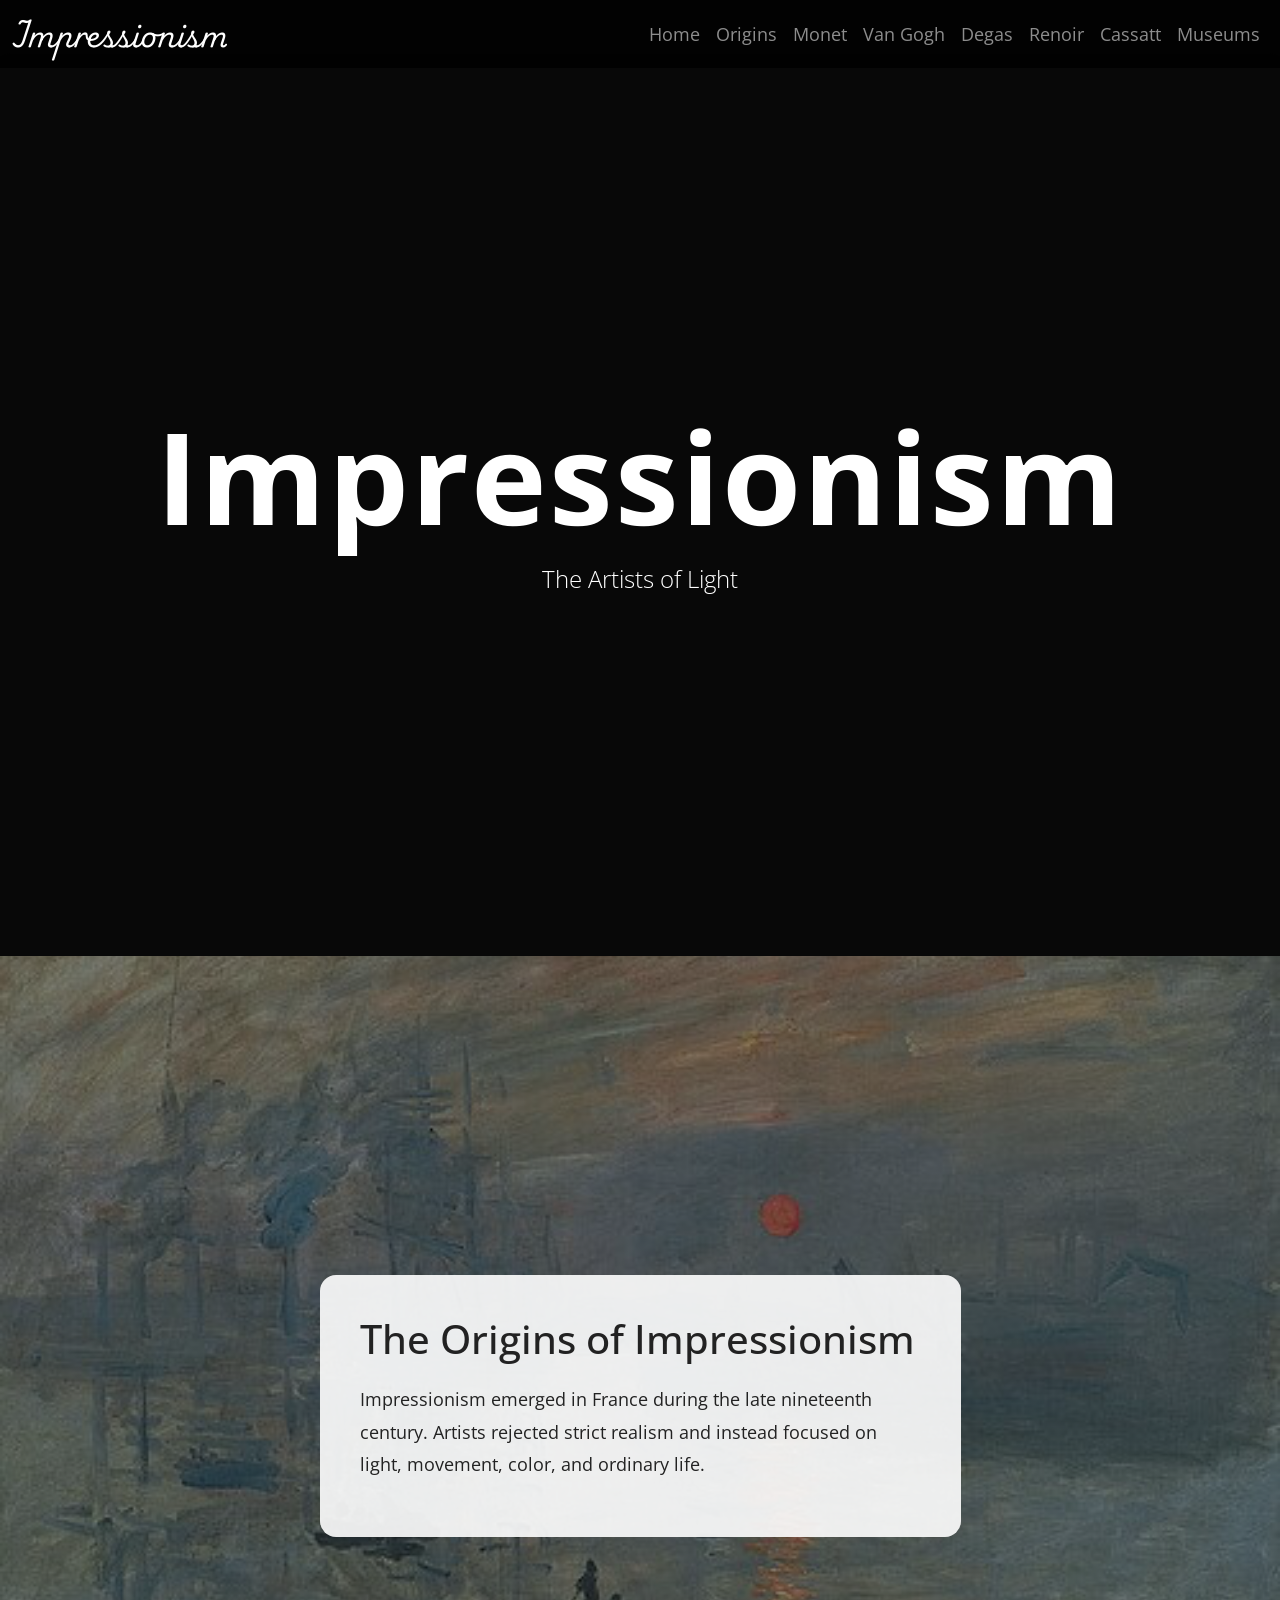
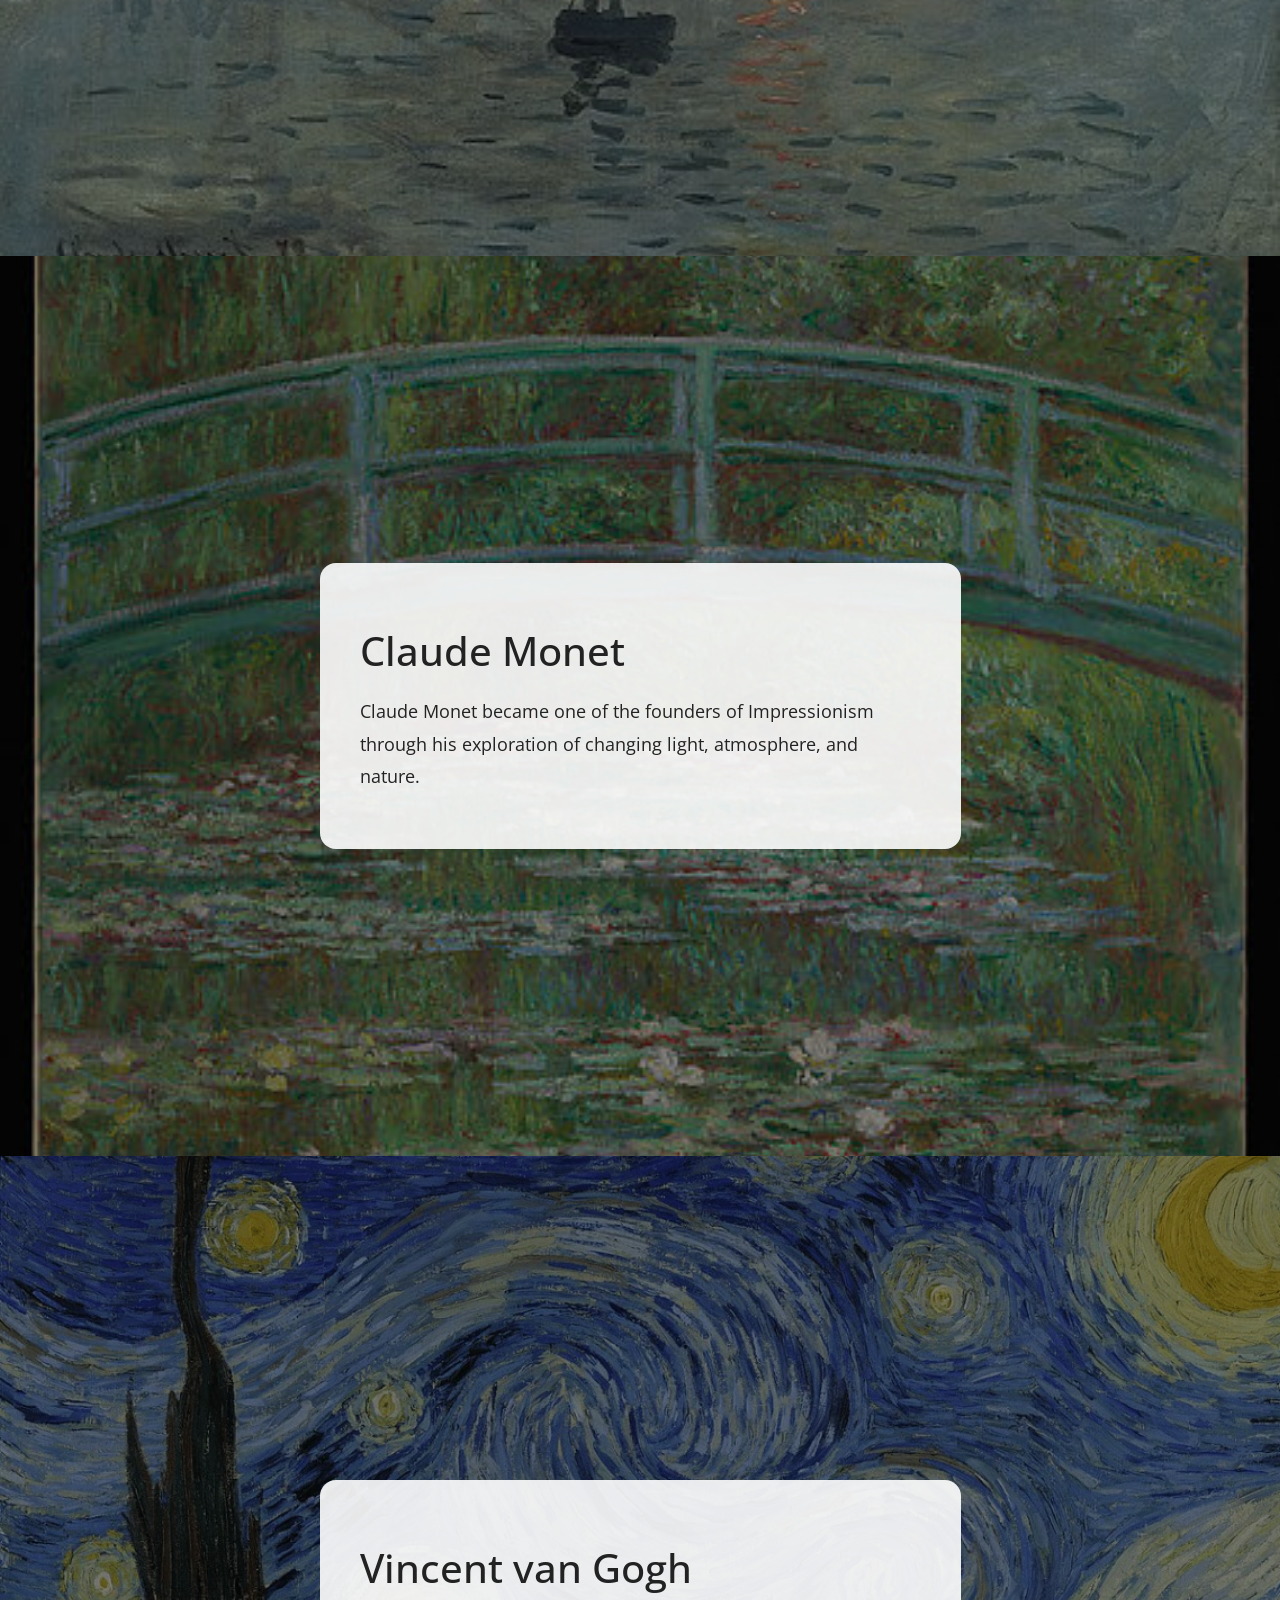
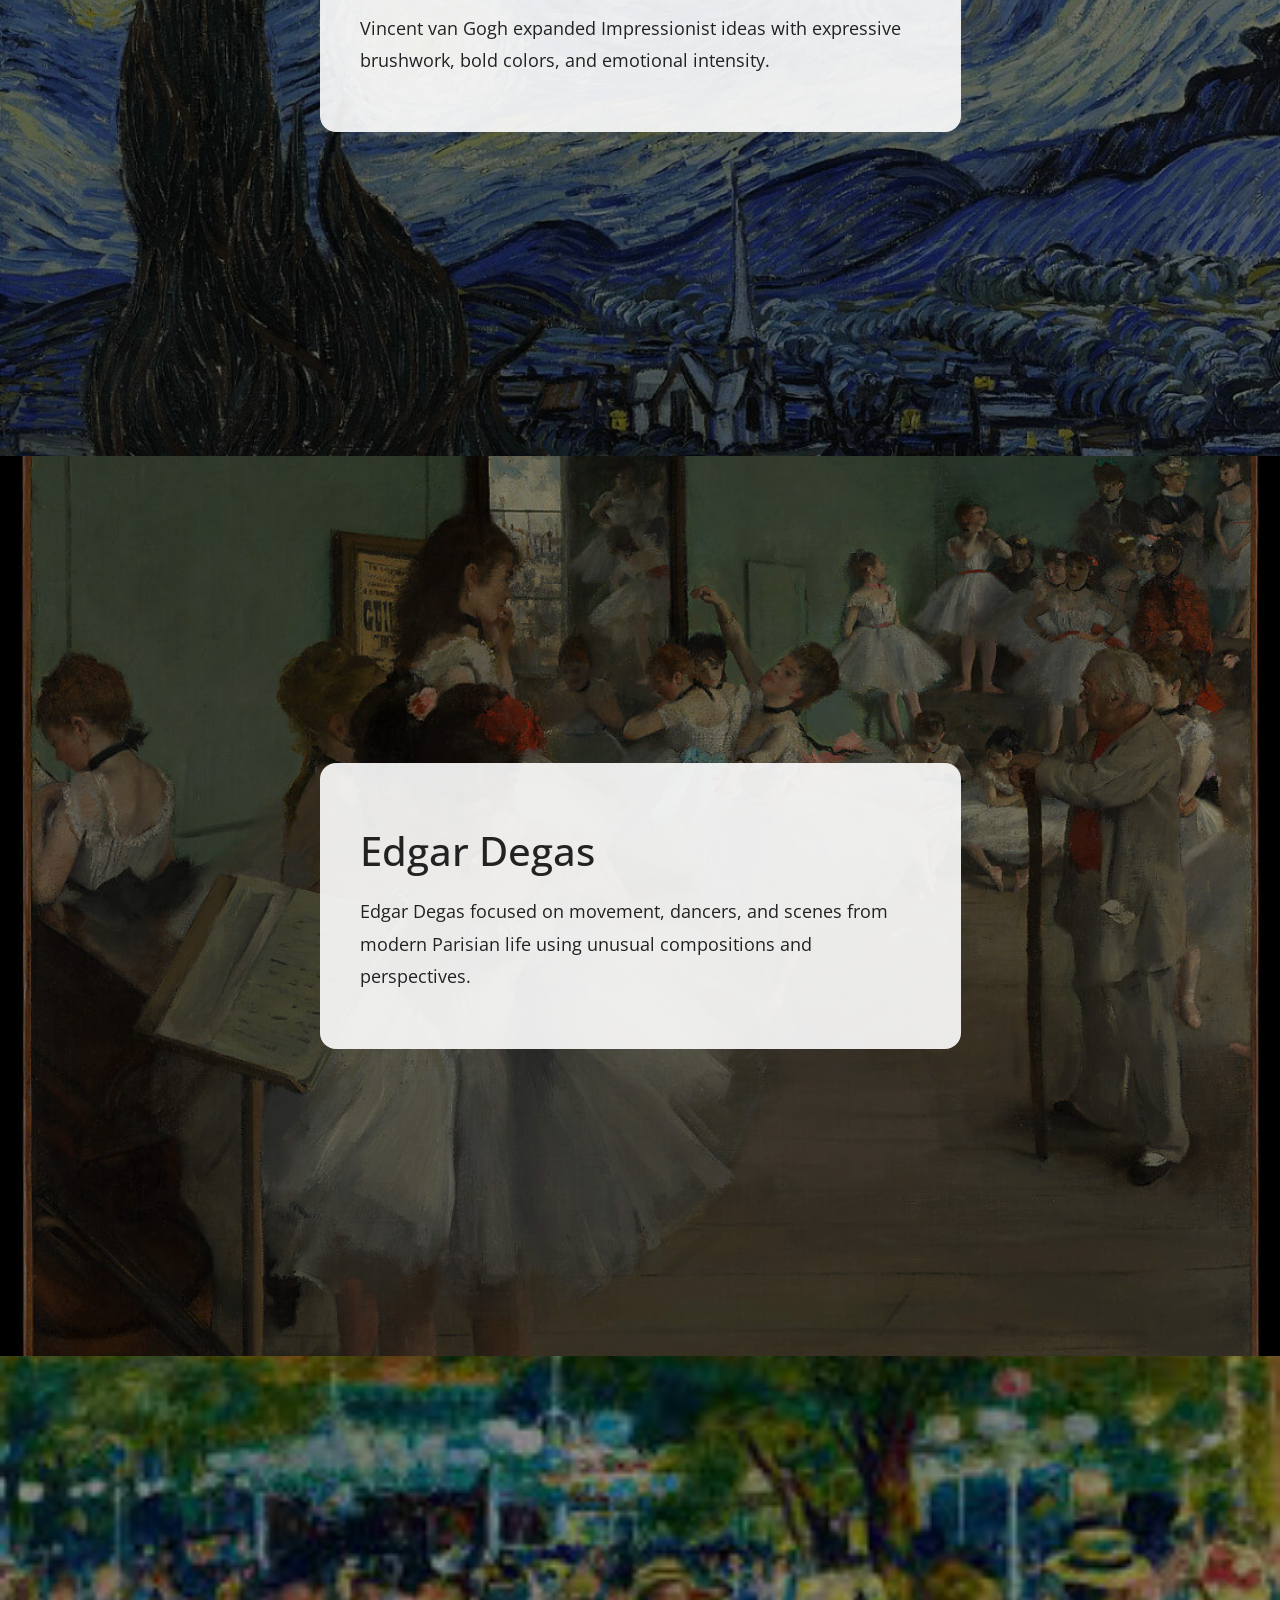
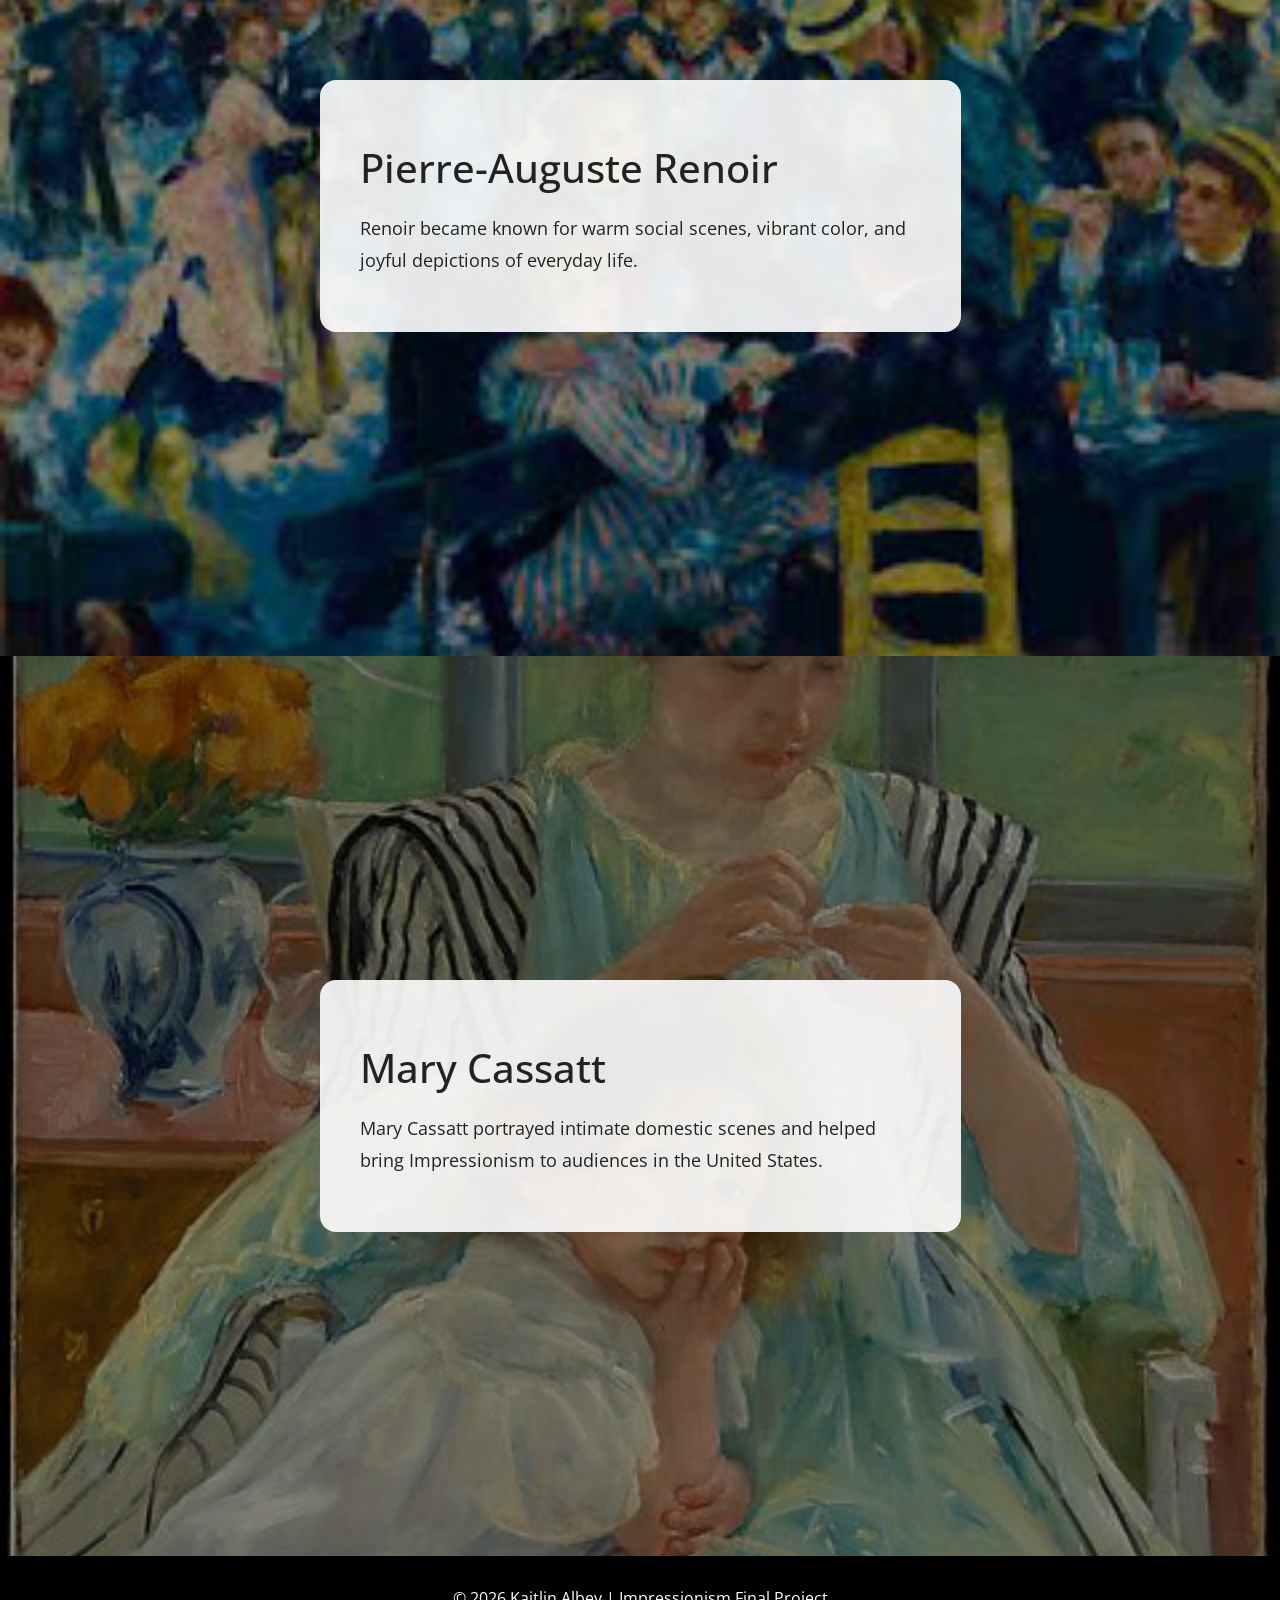
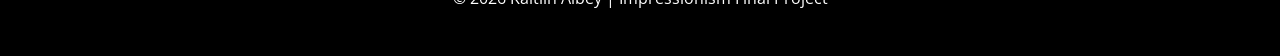
==== final/index.html @ 611b47cf "Final commit" ====
<!doctype html>

<html lang="en">

<head>

  <meta charset="utf-8">
  <meta http-equiv="X-UA-Compatible" content="IE=edge">
  <meta name="viewport" content="width=device-width, initial-scale=1">

  <title>Impressionism | Kaitlin Albey</title>

  <meta name="description" content="An immersive experience exploring Impressionist artists and their artwork.">

  <meta name="author" content="Kaitlin Albey">

  <!-- FAVICON -->
  <link rel="icon" type="image/png" sizes="96x96" href="../assets/img/favicon/favicon-96x96.png">
  <link rel="icon" type="image/svg+xml" href="../assets/img/favicon/favicon.svg">
  <link rel="shortcut icon" href="../assets/img/favicon/favicon.ico">
  <link rel="apple-touch-icon" sizes="180x180" href="../assets/img/favicon/apple-touch-icon.png">
  <meta name="apple-mobile-web-app-title" content="Impressionism">
  <link rel="manifest" href="../assets/img/favicon/site.webmanifest">

  <!-- fonts -->
  <link rel="preconnect" href="https://fonts.googleapis.com">

  <link rel="preconnect" href="https://fonts.gstatic.com" crossorigin>

  <link
    href="https://fonts.googleapis.com/css2?family=Open+Sans:wght@300;400;600;700&family=Playwrite+NO:wght@100..400&display=swap"
    rel="stylesheet">

  <!-- BOOTSTRAP -->
  <link
    href="https://cdn.jsdelivr.net/npm/bootstrap@5.3.8/dist/css/bootstrap.min.css"
    rel="stylesheet">

  <!-- CUSTOM CSS -->
  <link href="assets/css/style.css?v=1" rel="stylesheet">

</head>

<body>

  <!-- NAVIGATION -->

  <nav class="navbar navbar-expand-lg navbar-dark fixed-top">

    <div class="container-fluid">

      <a class="navbar-brand" href="#home">
        Impressionism
      </a>

      <button
        class="navbar-toggler"
        type="button"
        data-bs-toggle="collapse"
        data-bs-target="#mainNav"
        aria-controls="mainNav"
        aria-expanded="false"
        aria-label="Toggle navigation">

        <span class="navbar-toggler-icon"></span>

      </button>

      <div class="collapse navbar-collapse" id="mainNav">

        <ul class="navbar-nav ms-auto">

          <li class="nav-item">
            <a class="nav-link" href="#home">Home</a>
          </li>

          <li class="nav-item">
            <a class="nav-link" href="#origins">Origins</a>
          </li>

          <li class="nav-item">
            <a class="nav-link" href="#monet">Monet</a>
          </li>

          <li class="nav-item">
            <a class="nav-link" href="#vangogh">Van Gogh</a>
          </li>

          <li class="nav-item">
            <a class="nav-link" href="#degas">Degas</a>
          </li>

          <li class="nav-item">
            <a class="nav-link" href="#renoir">Renoir</a>
          </li>

          <li class="nav-item">
            <a class="nav-link" href="#cassatt">Cassatt</a>
          </li>

           <li class="nav-item">
            <a class="nav-link" href="gallery.html">Museums</a>
           </li>

        </ul>

      </div>

    </div>

  </nav>

  <!-- HERO SECTION -->

  <header id="home" class="hero-section d-flex align-items-center">

    <div class="container text-center text-white">

      <h1>
        Impressionism
      </h1>

      <p class="lead">
        The Artists of Light
      </p>

    </div>

  </header>

  <!-- ORIGINS -->

  <section
    id="origins"
    class="artist-section origins-bg">

    <div class="container">

      <div class="row justify-content-center">

        <div class="col-lg-7">

          <div class="card-overlay">

            <h2>
              The Origins of Impressionism
            </h2>

            <p>
              Impressionism emerged in France during the late nineteenth century.
              Artists rejected strict realism and instead focused on light,
              movement, color, and ordinary life.
            </p>

          </div>

        </div>

      </div>

    </div>

  </section>

  <!-- MONET -->

  <section
    id="monet"
    class="artist-section monet-bg"
    itemscope
    itemtype="https://schema.org/Person">

    <div class="container">

      <div class="row justify-content-center">

        <div class="col-lg-7">

          <div class="card-overlay">

            <img

              class="img-fluid rounded artwork-image"

              loading="lazy"
              decoding="async"
              itemprop="image"
             
              sizes="(max-width: 767px) 100vw, 700px">

            <h2 itemprop="name">
              Claude Monet
            </h2>

            <p>
              Claude Monet became one of the founders of Impressionism through
              his exploration of changing light, atmosphere, and nature.
            </p>

          </div>

        </div>

      </div>

    </div>

  </section>

  <!-- VAN GOGH -->

  <section
    id="vangogh"
    class="artist-section vangogh-bg"
    itemscope
    itemtype="https://schema.org/Person">

    <div class="container">

      <div class="row justify-content-center">

        <div class="col-lg-7">

          <div class="card-overlay">

            <img

              class="img-fluid rounded artwork-image"

              loading="lazy"
              decoding="async"
              itemprop="image"
              srcset="assets/img/vangogh-work.jpg 800w"
              sizes="(max-width: 767px) 100vw, 700px">

            <h2 itemprop="name">
              Vincent van Gogh
            </h2>

            <p>
              Vincent van Gogh expanded Impressionist ideas with expressive
              brushwork, bold colors, and emotional intensity.
            </p>

          </div>

        </div>

      </div>

    </div>

  </section>

  <!-- DEGAS -->

  <section
    id="degas"
    class="artist-section degas-bg"
    itemscope
    itemtype="https://schema.org/Person">

    <div class="container">

      <div class="row justify-content-center">

        <div class="col-lg-7">

          <div class="card-overlay">

            <img

              class="img-fluid rounded artwork-image"

              loading="lazy"
              decoding="async"
              itemprop="image"
              srcset="assets/img/degas-work.jpg 800w"
              sizes="(max-width: 767px) 100vw, 700px">

            <h2 itemprop="name">
              Edgar Degas
            </h2>

            <p>
              Edgar Degas focused on movement, dancers, and scenes from modern
              Parisian life using unusual compositions and perspectives.
            </p>

          </div>

        </div>

      </div>

    </div>

  </section>

  <!-- RENOIR -->

  <section
    id="renoir"
    class="artist-section renoir-bg"
    itemscope
    itemtype="https://schema.org/Person">

    <div class="container">

      <div class="row justify-content-center">

        <div class="col-lg-7">

          <div class="card-overlay">

            <img
              class="img-fluid rounded artwork-image"
              loading="lazy"
              decoding="async"
              itemprop="image"
              srcset="assets/img/renoir-work.jpg 800w"
              sizes="(max-width: 767px) 100vw, 700px">

            <h2 itemprop="name">
              Pierre-Auguste Renoir
            </h2>

            <p>
              Renoir became known for warm social scenes, vibrant color, and
              joyful depictions of everyday life.
            </p>

          </div>

        </div>

      </div>

    </div>

  </section>

  <!-- CASSATT -->

  <section
    id="cassatt"
    class="artist-section cassatt-bg"
    itemscope
    itemtype="https://schema.org/Person">

    <div class="container">

      <div class="row justify-content-center">

        <div class="col-lg-7">

          <div class="card-overlay">

            <img
              class="img-fluid rounded artwork-image"
              loading="lazy"
              decoding="async"
              itemprop="image"
              srcset="assets/img/cassatt-work.jpg 800w"
              sizes="(max-width: 767px) 100vw, 700px">

            <h2 itemprop="name">
              Mary Cassatt
            </h2>

            <p>
              Mary Cassatt portrayed intimate domestic scenes and helped bring
              Impressionism to audiences in the United States.
            </p>

          </div>

        </div>

      </div>

    </div>

  </section>

  <!-- FOOTER -->

  <footer>

    <div class="container">

      <p>
        &copy; 2026 Kaitlin Albey | Impressionism Final Project
      </p>

    </div>

  </footer>

  <!-- BOOTSTRAP JS -->

  <script
    src="https://cdn.jsdelivr.net/npm/bootstrap@5.3.8/dist/js/bootstrap.bundle.min.js">
  </script>

  <!-- CUSTOM JS -->

  <script src="assets/js/script.js"></script>

</body>

</html>
---- final/assets/css/style.css ----
body {

  padding-top: 56px;
  font-family: "Open Sans", sans-serif;
  background-color: #111;
  color: white;

}

/* NAVBAR */

.navbar {

  background-color: rgba(0, 0, 0, 0.85) !important;
  backdrop-filter: blur(6px);

}

.navbar-brand {

  font-family: "Playwrite NO", cursive;
  font-size: 28px;

}

.nav-link {

  font-size: 18px;

}

/* HERO */

.hero-section {

  min-height: 100vh;

  background-image:
    linear-gradient(rgba(0,0,0,.55), rgba(0,0,0,.55));

  background-size: cover;
  background-position: center;
  background-attachment: fixed;

}

.hero-section h1 {

  font-size: 64px;
  font-weight: 700;
  letter-spacing: 2px;

}

.hero-section p {

  font-size: 24px;

}

/* ARTIST SECTIONS */

.artist-section {

  min-height: 100vh;

  padding: 120px 20px;

  background-size: cover;
  background-position: center;
  background-attachment: fixed;

  display: flex;
  align-items: center;

}

/* BACKGROUNDS */

.origins-bg {

  background-image:
    linear-gradient(rgba(0,0,0,.45), rgba(0,0,0,.45)),
    url("../img/impres.jpg");

}

.monet-bg {

  background-image:
    linear-gradient(rgba(0,0,0,.45), rgba(0,0,0,.45)),
    url("../img/monet.jpg");

}

.degas-bg {

  background-image:
    linear-gradient(rgba(0,0,0,.45), rgba(0,0,0,.45)),
    url("../img/degas.jpg");

}

.renoir-bg {

  background-image:
    linear-gradient(rgba(0,0,0,.45), rgba(0,0,0,.45)),
    url("../img/renoir.jpg");

}

.vangogh-bg {

  background-image:
    linear-gradient(rgba(0,0,0,.45), rgba(0,0,0,.45)),
    url("../img/vangogh.jpg");

}

.cassatt-bg {

  background-image:
    linear-gradient(rgba(0,0,0,.45), rgba(0,0,0,.45)),
    url("../img/cassatt.jpg");

}

/* INFO CARDS */

.card-overlay {

  background-color: rgba(255,255,255,0.90);
  color: #222;

  border-radius: 16px;

  padding: 40px;

}

.card-overlay h2 {

  font-size: 40px;
  margin-bottom: 20px;

}

.card-overlay p {

  font-size: 18px;
  line-height: 1.8;

}

/* FOOTER */

footer {

  background-color: #000;
  text-align: center;
  padding: 30px 20px;

}

/* TABLET */

@media (min-width: 768px) {

  .artist-section,
  .hero-section {
    background-attachment: scroll;
  }

  .hero-section h1 {
    font-size: 96px;
  }

}

/* DESKTOP */

@media (min-width: 992px) {

  .hero-section h1 {

    font-size: 128px;

  }

}

/* GALLERY PAGE STYLES */

body.gallery-page {
  background-color: #000;
  color: #f2f2f2;
}

body.gallery-page .lines {
  position: fixed;
  top: 0;
  left: 0;
  right: 0;
  height: 100%;
  margin: auto;
  width: 90vw;
  display: flex;
  justify-content: space-between;
  pointer-events: none;
  z-index: 1;
}

body.gallery-page .line {
  position: relative;
  width: 1px;
  height: 100%;
  overflow: hidden;
}

body.gallery-page .line::after {
  content: '';
  display: block;
  position: absolute;
  height: 15vh;
  width: 100%;
  top: -50%;
  left: 0;
  background: linear-gradient(to bottom, rgba(255, 255, 255, 0) 0%, #ffffff 75%, #ffffff 100%);
  animation: drop 7s 0s infinite;
  animation-fill-mode: forwards;
  animation-timing-function: cubic-bezier(0.4, 0.26, 0, 0.97);
}

body.gallery-page .line:nth-child(1)::after {
  background: linear-gradient(to bottom, rgba(255, 255, 255, 0) 0%, #FF4500 75%, #FF4500 100%);
  animation-delay: 0.5s;
}

body.gallery-page .line:nth-child(2)::after {
  background: linear-gradient(to bottom, rgba(255, 255, 255, 0) 0%, #32CD32 75%, #32CD32 100%);
  animation-delay: 1s;
}

body.gallery-page .line:nth-child(3)::after {
  background: linear-gradient(to bottom, rgba(255, 255, 255, 0) 0%, #1E90FF 75%, #1E90FF 100%);
  animation-delay: 1.5s;
}

body.gallery-page .line:nth-child(4)::after {
  background: linear-gradient(to bottom, rgba(255, 255, 255, 0) 0%, #FFD700 75%, #FFD700 100%);
  animation-delay: 2s;
}

body.gallery-page .line:nth-child(5)::after {
  background: linear-gradient(to bottom, rgba(255, 255, 255, 0) 0%, #8A2BE2 75%, #8A2BE2 100%);
  animation-delay: 2.5s;
}

body.gallery-page .line:nth-child(6)::after {
  background: linear-gradient(to bottom, rgba(255, 255, 255, 0) 0%, #20B2AA 75%, #20B2AA 100%);
  animation-delay: 3s;
}

body.gallery-page .line:nth-child(7)::after {
  background: linear-gradient(to bottom, rgba(255, 255, 255, 0) 0%, #DC143C 75%, #DC143C 100%);
  animation-delay: 3.5s;
}

body.gallery-page .line:nth-child(8)::after {
  background: linear-gradient(to bottom, rgba(255, 255, 255, 0) 0%, #00FA9A 75%, #00FA9A 100%);
  animation-delay: 4s;
}

body.gallery-page .line:nth-child(9)::after {
  background: linear-gradient(to bottom, rgba(255, 255, 255, 0) 0%, #FF1493 75%, #FF1493 100%);
  animation-delay: 4.5s;
}

body.gallery-page .line:nth-child(10)::after {
  background: linear-gradient(to bottom, rgba(255, 255, 255, 0) 0%, #00BFFF 75%, #00BFFF 100%);
  animation-delay: 5s;
}

@keyframes drop {
  0% {
    top: -50%;
  }
  100% {
    top: 110%;
  }
}

body.gallery-page .container,
body.gallery-page .navbar,
body.gallery-page .card,
body.gallery-page .row {
  position: relative;
  z-index: 2;
}

body.gallery-page .gallery-image {
  width: 100%;
  height: auto;
  display: block;
  border: 8px solid #ffffff;
}

body.gallery-page .card {
  box-shadow: 0 0 30px rgba(255, 255, 255, 0.5), 0 0 60px rgba(255, 255, 255, 0.3);
}

body.gallery-page .card a {
  color: #0d6efd;
  text-decoration: none;
  font-weight: 500;
  transition: all 0.3s ease;
  padding: 4px 8px;
  border-radius: 4px;
  display: inline-block;
}

body.gallery-page .card a:hover {
  color: white;
  background-color: rgba(13, 110, 253, 0.2);
  box-shadow: 0 0 10px rgba(13, 110, 253, 0.5);
  transform: translateY(-2px);
}

body.gallery-page .card ul {
  list-style: none;
  padding: 0;
}

body.gallery-page .card li {
  margin-bottom: 10px;
}
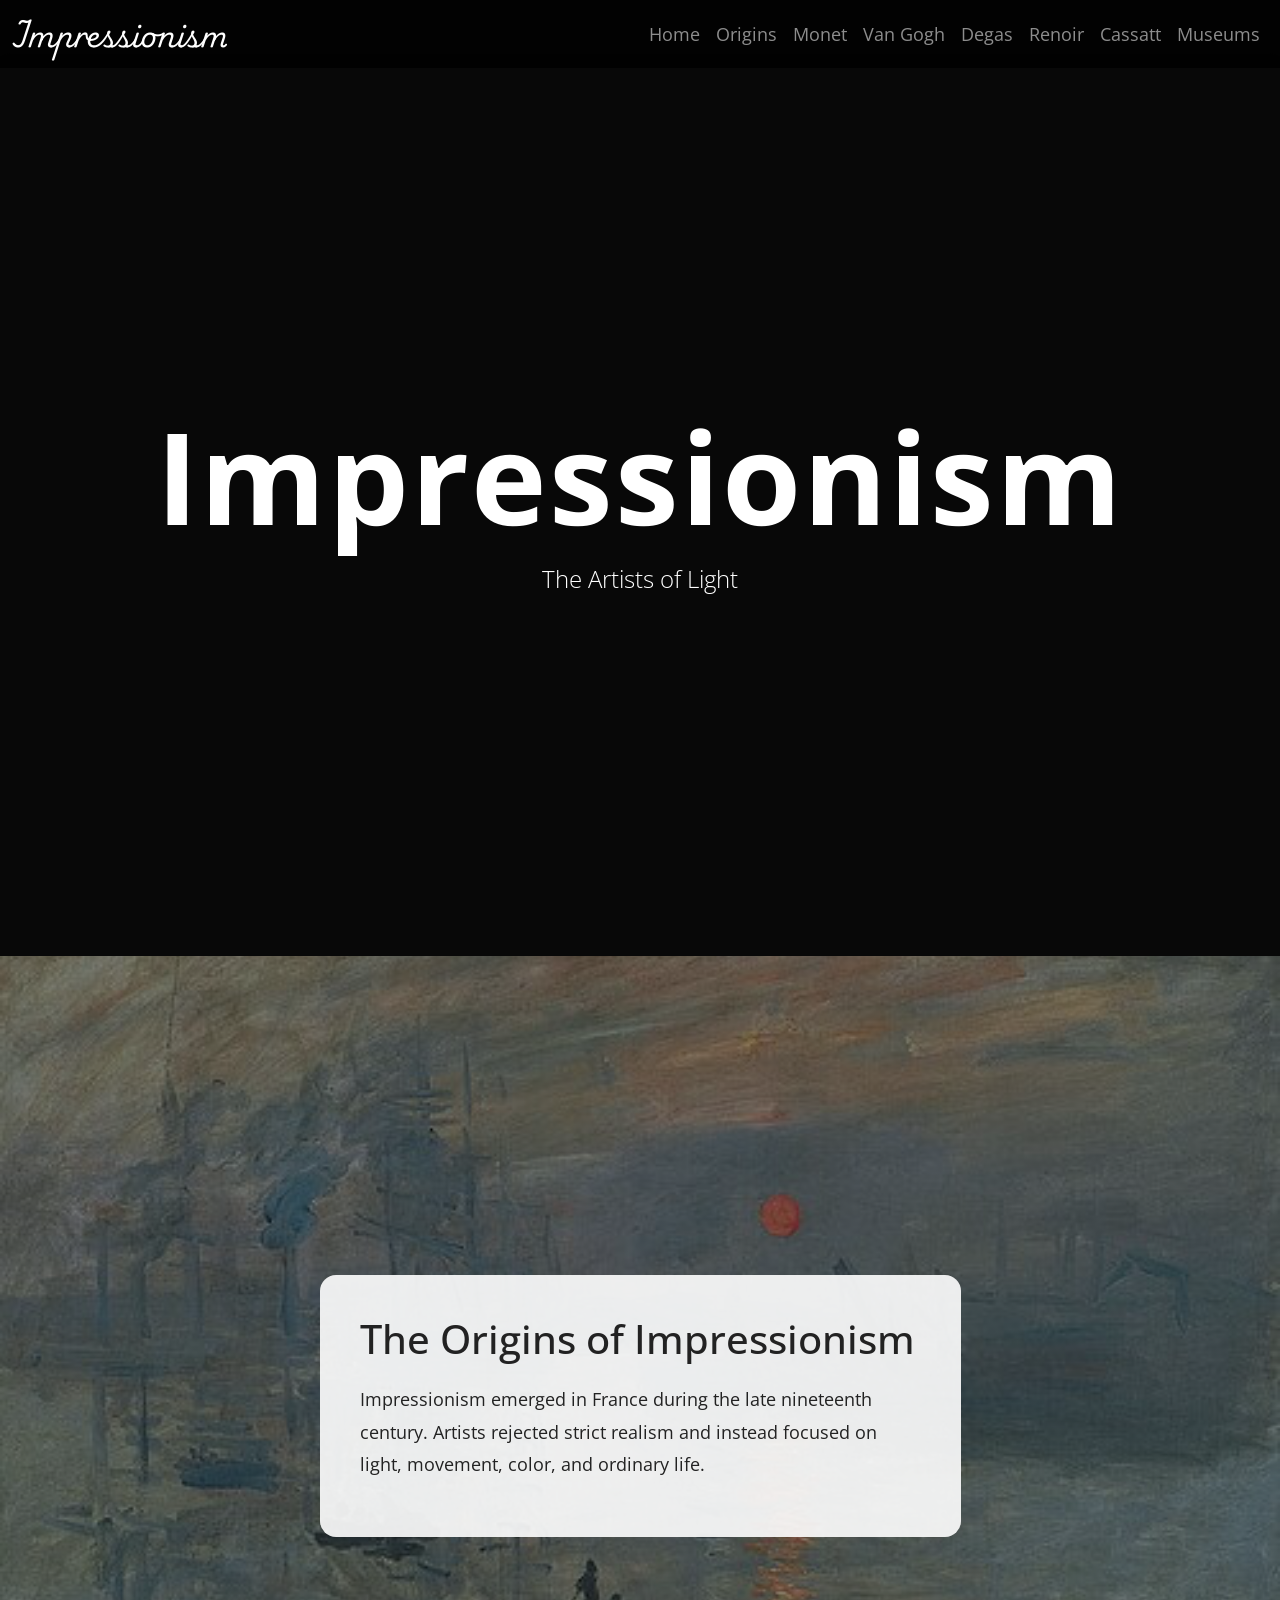
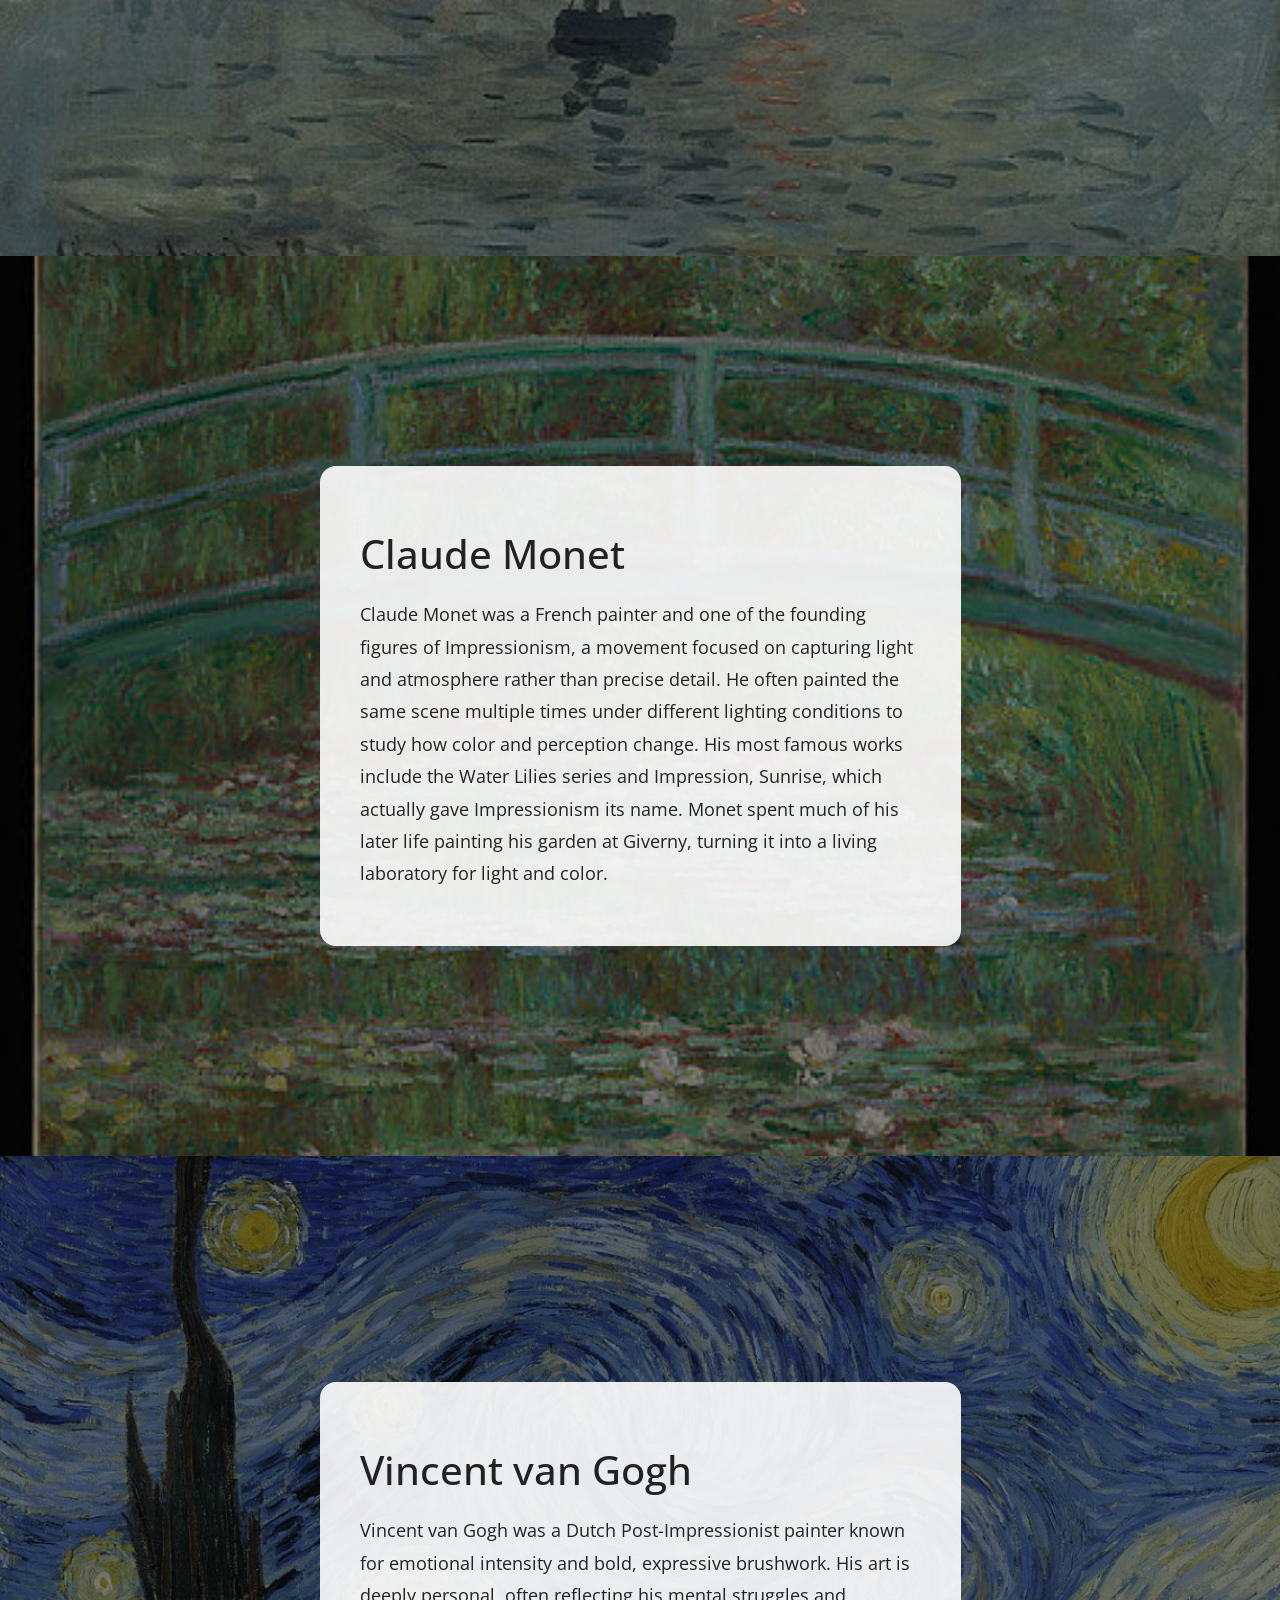
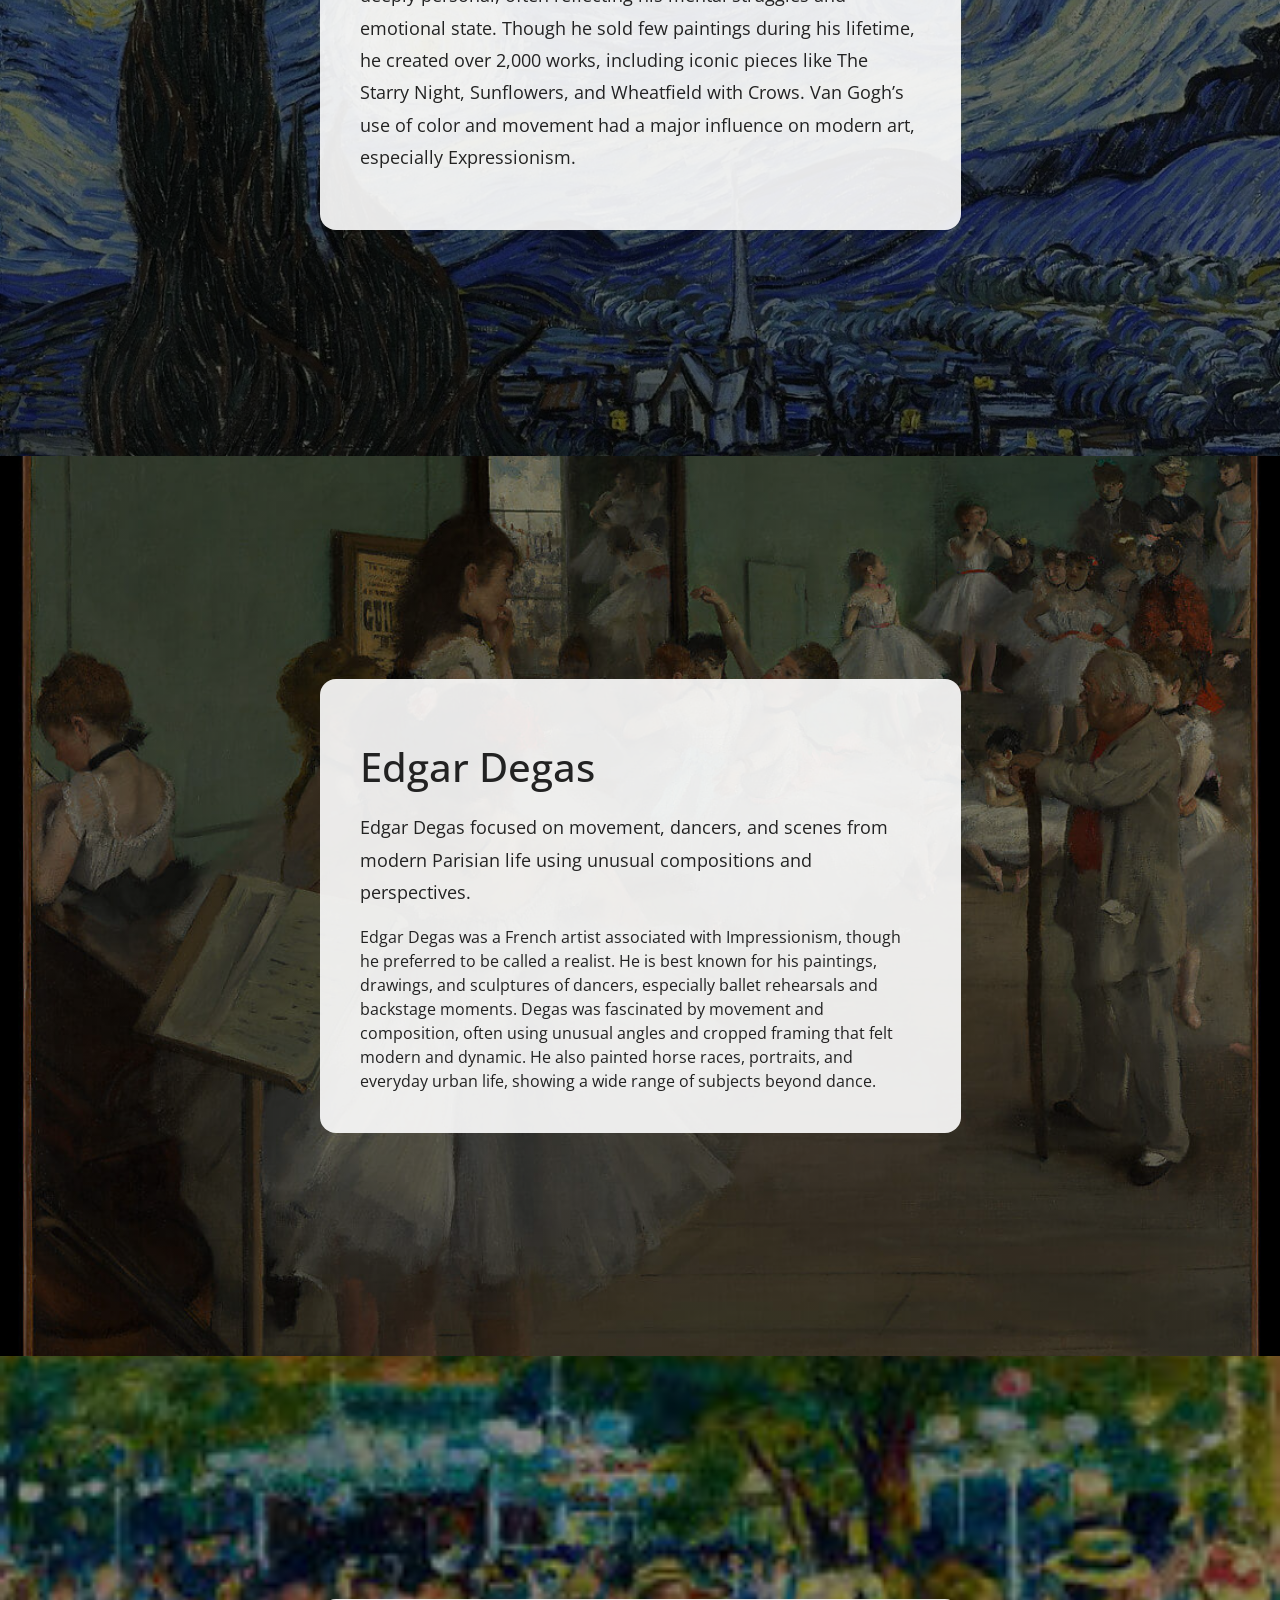
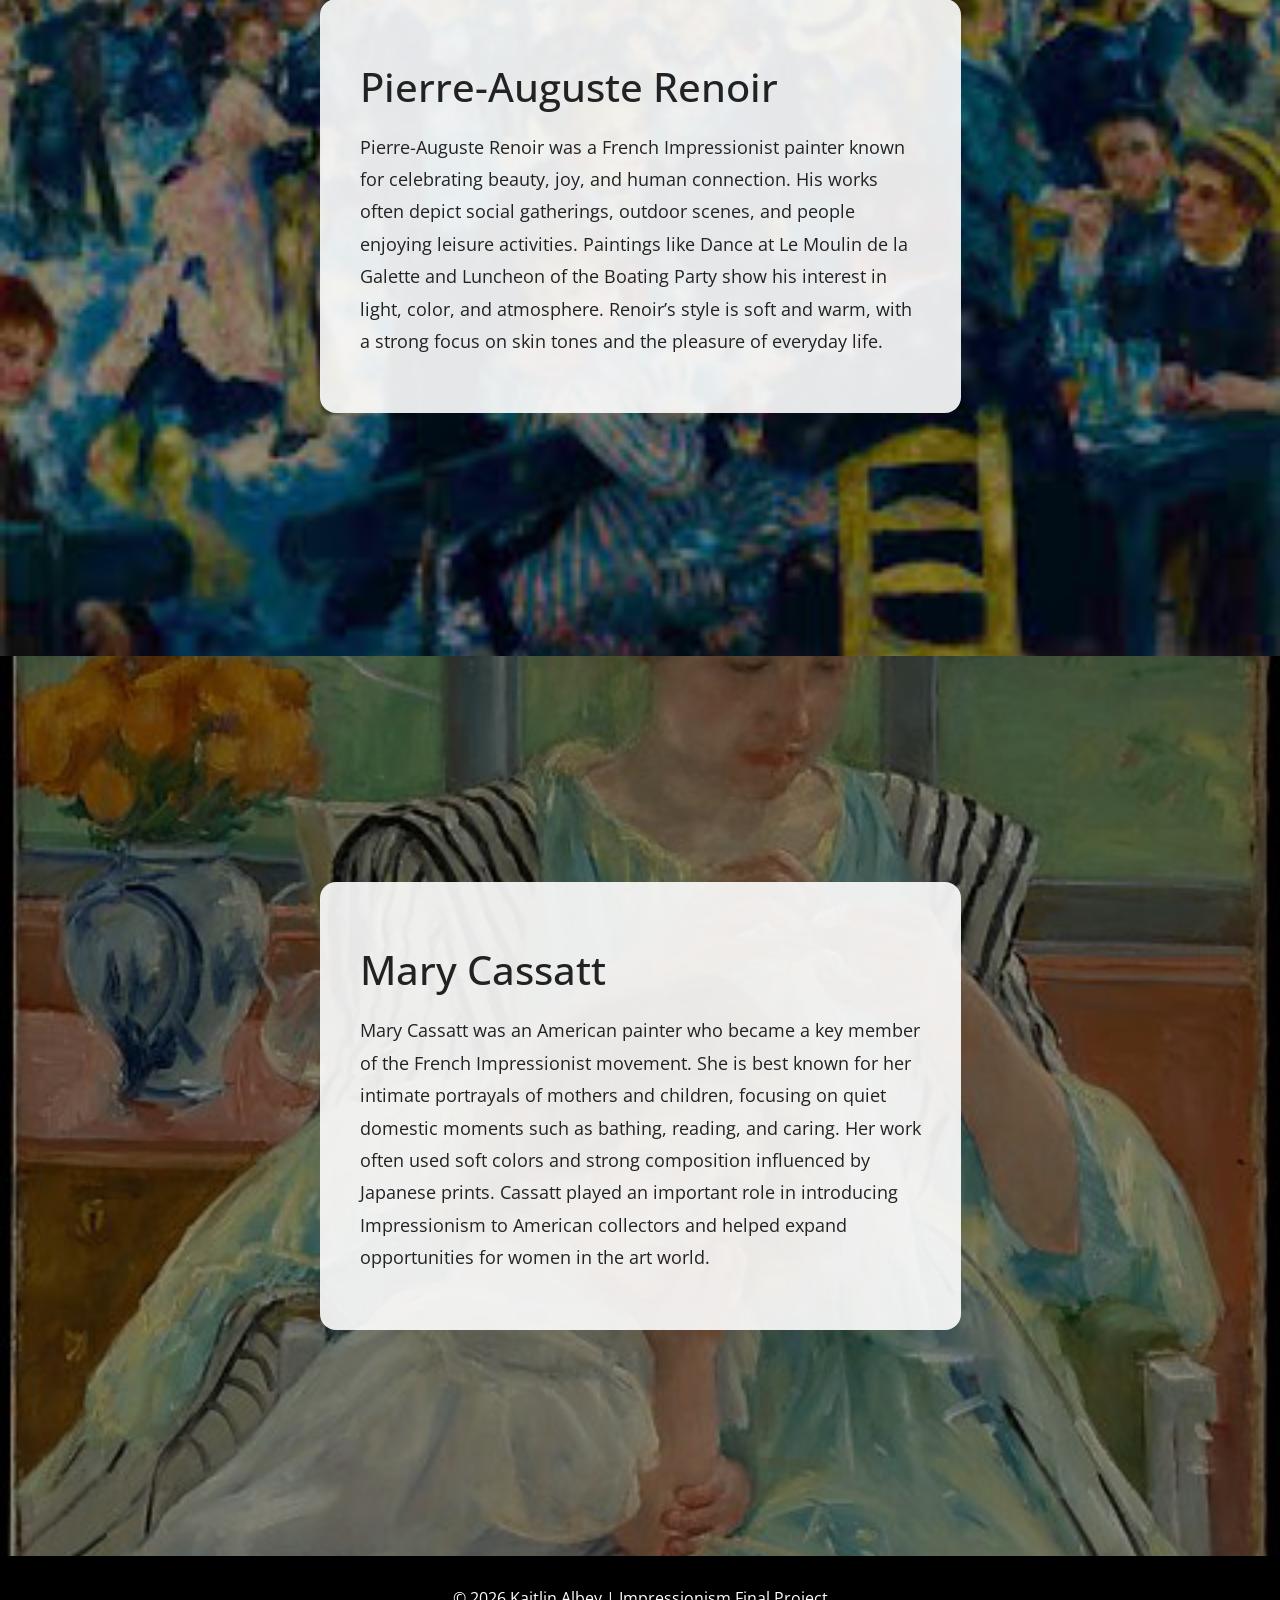
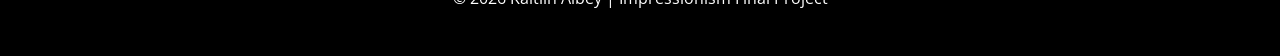
==== commit 88960979: "Final" ====
--- a/final/index.html
+++ b/final/index.html
@@ -193,8 +193,7 @@
             </h2>
 
             <p>
-              Claude Monet became one of the founders of Impressionism through
-              his exploration of changing light, atmosphere, and nature.
+              Claude Monet was a French painter and one of the founding figures of Impressionism, a movement focused on capturing light and atmosphere rather than precise detail. He often painted the same scene multiple times under different lighting conditions to study how color and perception change. His most famous works include the Water Lilies series and Impression, Sunrise, which actually gave Impressionism its name. Monet spent much of his later life painting his garden at Giverny, turning it into a living laboratory for light and color.
             </p>
 
           </div>
@@ -230,7 +229,7 @@
               loading="lazy"
               decoding="async"
               itemprop="image"
-              srcset="assets/img/vangogh-work.jpg 800w"
+           
               sizes="(max-width: 767px) 100vw, 700px">
 
             <h2 itemprop="name">
@@ -238,8 +237,7 @@
             </h2>
 
             <p>
-              Vincent van Gogh expanded Impressionist ideas with expressive
-              brushwork, bold colors, and emotional intensity.
+             Vincent van Gogh was a Dutch Post-Impressionist painter known for emotional intensity and bold, expressive brushwork. His art is deeply personal, often reflecting his mental struggles and emotional state. Though he sold few paintings during his lifetime, he created over 2,000 works, including iconic pieces like The Starry Night, Sunflowers, and Wheatfield with Crows. Van Gogh’s use of color and movement had a major influence on modern art, especially Expressionism.
             </p>
 
           </div>
@@ -275,7 +273,7 @@
               loading="lazy"
               decoding="async"
               itemprop="image"
-              srcset="assets/img/degas-work.jpg 800w"
+        
               sizes="(max-width: 767px) 100vw, 700px">
 
             <h2 itemprop="name">
@@ -285,7 +283,7 @@
             <p>
               Edgar Degas focused on movement, dancers, and scenes from modern
               Parisian life using unusual compositions and perspectives.
-            </p>
+            </p>Edgar Degas was a French artist associated with Impressionism, though he preferred to be called a realist. He is best known for his paintings, drawings, and sculptures of dancers, especially ballet rehearsals and backstage moments. Degas was fascinated by movement and composition, often using unusual angles and cropped framing that felt modern and dynamic. He also painted horse races, portraits, and everyday urban life, showing a wide range of subjects beyond dance.
 
           </div>
 
@@ -318,7 +316,7 @@
               loading="lazy"
               decoding="async"
               itemprop="image"
-              srcset="assets/img/renoir-work.jpg 800w"
+        
               sizes="(max-width: 767px) 100vw, 700px">
 
             <h2 itemprop="name">
@@ -326,8 +324,7 @@
             </h2>
 
             <p>
-              Renoir became known for warm social scenes, vibrant color, and
-              joyful depictions of everyday life.
+              Pierre-Auguste Renoir was a French Impressionist painter known for celebrating beauty, joy, and human connection. His works often depict social gatherings, outdoor scenes, and people enjoying leisure activities. Paintings like Dance at Le Moulin de la Galette and Luncheon of the Boating Party show his interest in light, color, and atmosphere. Renoir’s style is soft and warm, with a strong focus on skin tones and the pleasure of everyday life.
             </p>
 
           </div>
@@ -361,7 +358,7 @@
               loading="lazy"
               decoding="async"
               itemprop="image"
-              srcset="assets/img/cassatt-work.jpg 800w"
+         
               sizes="(max-width: 767px) 100vw, 700px">
 
             <h2 itemprop="name">
@@ -369,8 +366,7 @@
             </h2>
 
             <p>
-              Mary Cassatt portrayed intimate domestic scenes and helped bring
-              Impressionism to audiences in the United States.
+             Mary Cassatt was an American painter who became a key member of the French Impressionist movement. She is best known for her intimate portrayals of mothers and children, focusing on quiet domestic moments such as bathing, reading, and caring. Her work often used soft colors and strong composition influenced by Japanese prints. Cassatt played an important role in introducing Impressionism to American collectors and helped expand opportunities for women in the art world.
             </p>
 
           </div>
